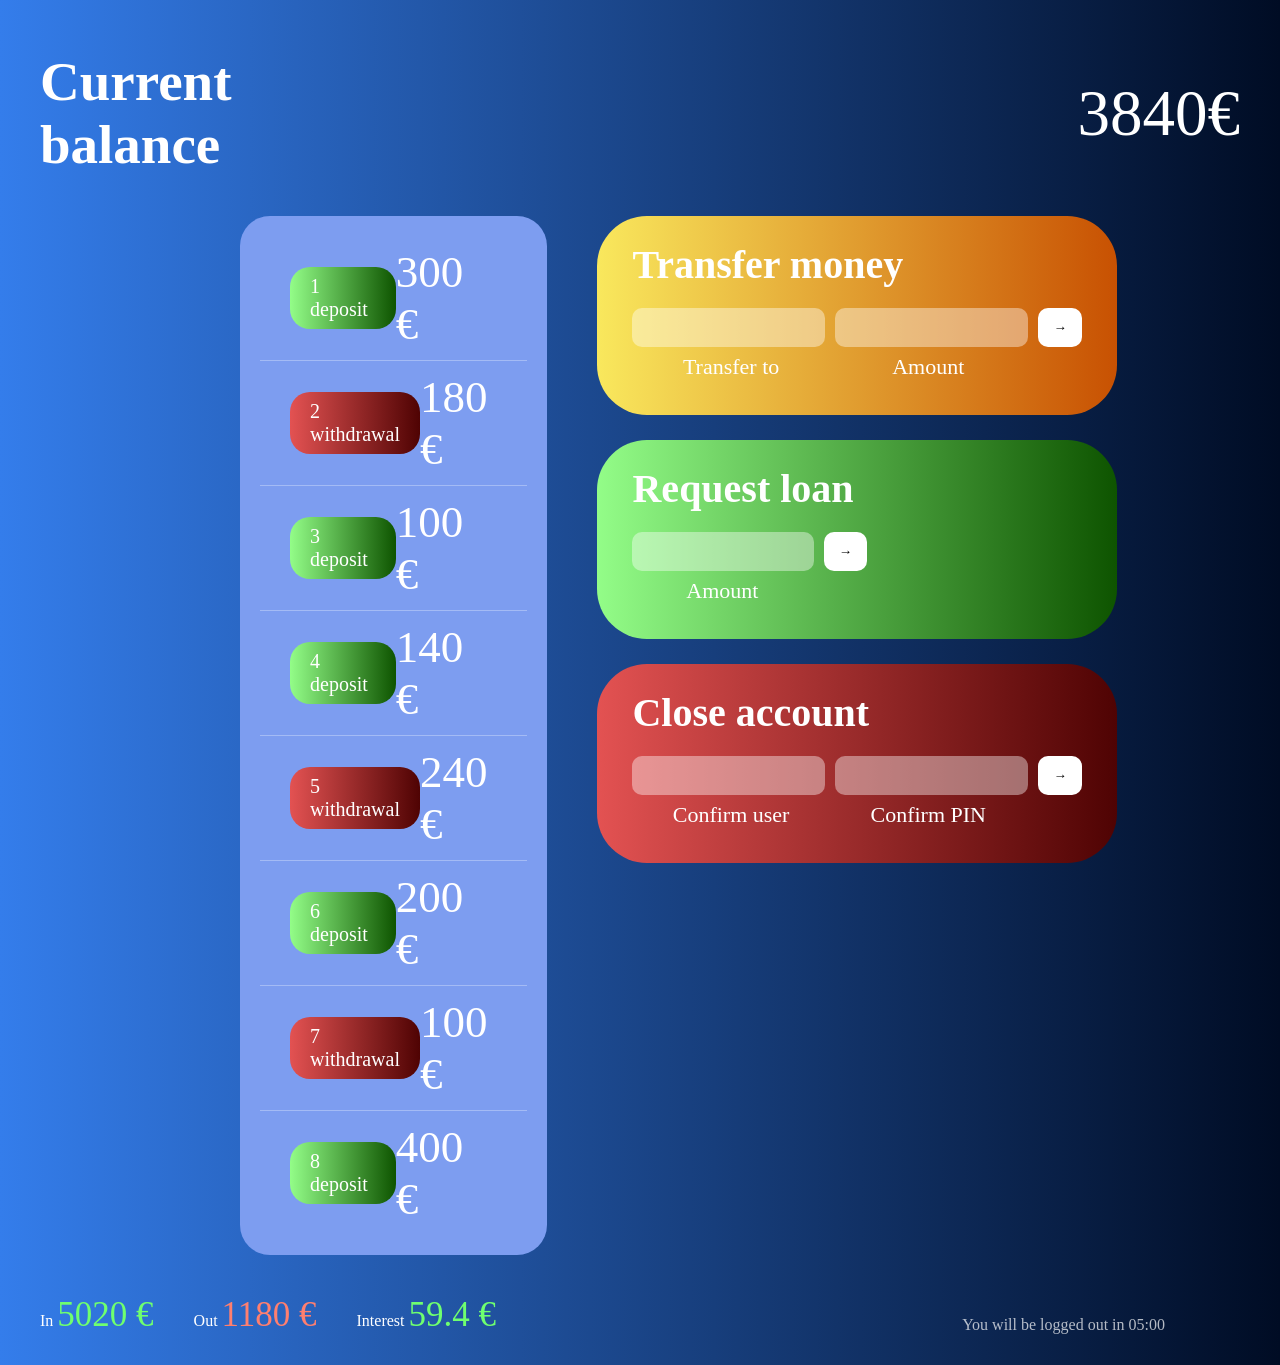
==== main.html @ 9f9cce6a "Initial commit" ====
<!doctype html>
<html lang="en">
  <head>
    <meta charset="UTF-8" />
    <meta name="viewport" content="width=device-width, initial-scale=1.0" />
    <title>MY WALLET</title>
    <link rel="stylesheet" href="main-style.css" />
  </head>

  <body>
    <div class="top">
      <h1>Current balance</h1>
      <div class="balance">3840€</div>
    </div>

    <div class="cont">
      <div class="transactions">
        <div class="row">
          <span class="tag deposit">1 deposit</span>
          <span class="amount">300 €</span>
        </div>
        <div class="row">
          <span class="tag reddd">2 withdrawal</span>
          <span class="amount">180 €</span>
        </div>
        <div class="row">
          <span class="tag deposit">3 deposit</span>
          <span class="amount">100 €</span>
        </div>
        <div class="row">
          <span class="tag deposit">4 deposit</span>
          <span class="amount">140 €</span>
        </div>
        <div class="row">
          <span class="tag reddd">5 withdrawal</span>
          <span class="amount">240 €</span>
        </div>
        <div class="row">
          <span class="tag deposit">6 deposit</span>
          <span class="amount">200 €</span>
        </div>
        <div class="row">
          <span class="tag reddd">7 withdrawal</span>
          <span class="amount">100 €</span>
        </div>
        <div class="row">
          <span class="tag deposit">8 deposit</span>
          <span class="amount">400 €</span>
        </div>
      </div>

      <div class="cards">
        <div class="card transfer">
          <h2>Transfer money</h2>

          <div class="inputs">
            <input type="text" class="transfer-to" placeholder="" />
            <input type="text" class="transfer-amount" placeholder="" />
            <button class="transfer-btn">→</button>
          </div>

          <div class="labels">
            <span>Transfer to</span>
            <span>Amount</span>
          </div>
        </div>

        <div class="card loan">
          <h2>Request loan</h2>

          <div class="inputs">
            <input type="text" placeholder="" />
            <button>→</button>
          </div>

          <div class="labels">
            <span>Amount</span>
          </div>
        </div>

        <div class="card close">
          <h2>Close account</h2>

          <div class="inputs">
            <input type="text" placeholder="" />
            <input type="text" placeholder="" />
            <button>→</button>
          </div>

          <div class="labels">
            <span>Confirm user</span>
            <span>Confirm PIN</span>
          </div>
        </div>
      </div>
    </div>

    <div class="bottom">
      <div>In <span class="green">5020 €</span></div>
      <div>Out <span class="red">1180 €</span></div>
      <div>Interest <span class="green">59.4 €</span></div>
      <p class="logout-timer">
        You will be logged out in <span class="timer">05:00</span>
      </p>
    </div>
  </body>
</html>
---- main-style.css ----
body {
  margin: 0;
  padding: 40px;
  font-family:
    "Book Antiqua", Palatino, "Palatino Linotype", "Palatino LT STD", Georgia,
    serif;

  background: linear-gradient(90deg, #347deb, #000c24);
  color: white;
}
.top {
  display: flex;
  justify-content: center;
  align-items: center;
  margin: 10px 0px 40px 50px;
}
.top h1 {
  font-size: 55px;
  margin: 0;
  margin-right: 800px;
  margin-left: -50px;
}
.top .balance {
  font-size: 65px;
}
.cont {
  display: flex;
  gap: 50px;
  margin: 10px 200px 100px 200px;
}
.transactions {
  background-color: #7d9df0;
  border-radius: 30px;
  padding: 20px;
  flex: 2;
}

.row {
  display: flex;
  justify-content: space-between;
  align-items: center;
  padding: 10px 10px;
  border-bottom: 1px solid rgba(255, 255, 255, 0.3);
}

.row:last-child {
  border-bottom: none;
}
.tag {
  padding: 8px 20px;
  border-radius: 20px;
  color: white;
  font-size: 20px;
  margin-left: 20px;
}
.reddd {
    background: linear-gradient(90deg, #e35252, #4f0303);

}
.deposit {
  background: linear-gradient(90deg, #93fd88, #0e5400);
}

.withdrawal {
  background: linear-gradient(90deg, #93fd88, #0e5400);
}

.amount {
  font-size: 45px;
  margin-right: 30px;
}
.cards {
  flex: 1;
  display: flex;
  flex-direction: column;
  gap: 25px;
}

.card {
  border-radius: 50px;
  padding: 35px;
  color: white;
}

.card h2 {
  margin: -10px 0 20px 0;
  font-size: 40px;
}

.card .inputs {
  display: flex;
  align-items: center;
  gap: 10px;
}

.card input {
  flex: 1;
  padding: 12px;
  border-radius: 10px;
  border: none;
  background-color: rgba(255, 255, 255, 0.4);
}

.card button {
  padding: 12px 15px;
  border-radius: 10px;
  border: none;
  background-color: white;
  cursor: pointer;
}

.labels {
  display: flex;
  justify-content: normal;
  margin-top: 5px;
}

.labels span {
  font-size: 22px;
  text-align: center;
  flex: 1;
  margin-top: 2px;
}

.transfer {
  background: linear-gradient(90deg, #f9e85d, #c85102);
}

.transfer .labels,
.close .labels {
  padding-right: 55px;
}
.loan .labels {
  width: 40%;
}

.loan {
  background: linear-gradient(90deg, #93fd88, #0e5400);
}
.loan .inputs input {
  flex: none;
  width: 35%;
}

.close {
  background: linear-gradient(90deg, #e35252, #4f0303);
}

.bottom {
 max-width: 1300px;
  margin: -60px auto -10px auto;
  display: flex;
  align-items: center;
  gap: 40px;
}

.bottom .green {
  color: #6fff6f;
  font-size: 35px;
}

.bottom .red {
  color: #ff7f6f;
  font-size: 35px;
}

.logout-timer {
  max-width: 1100px;   
  margin: 20px 75px 0 auto;
  color: rgba(255, 255, 255, 0.7);
  font-size: 16px;
}
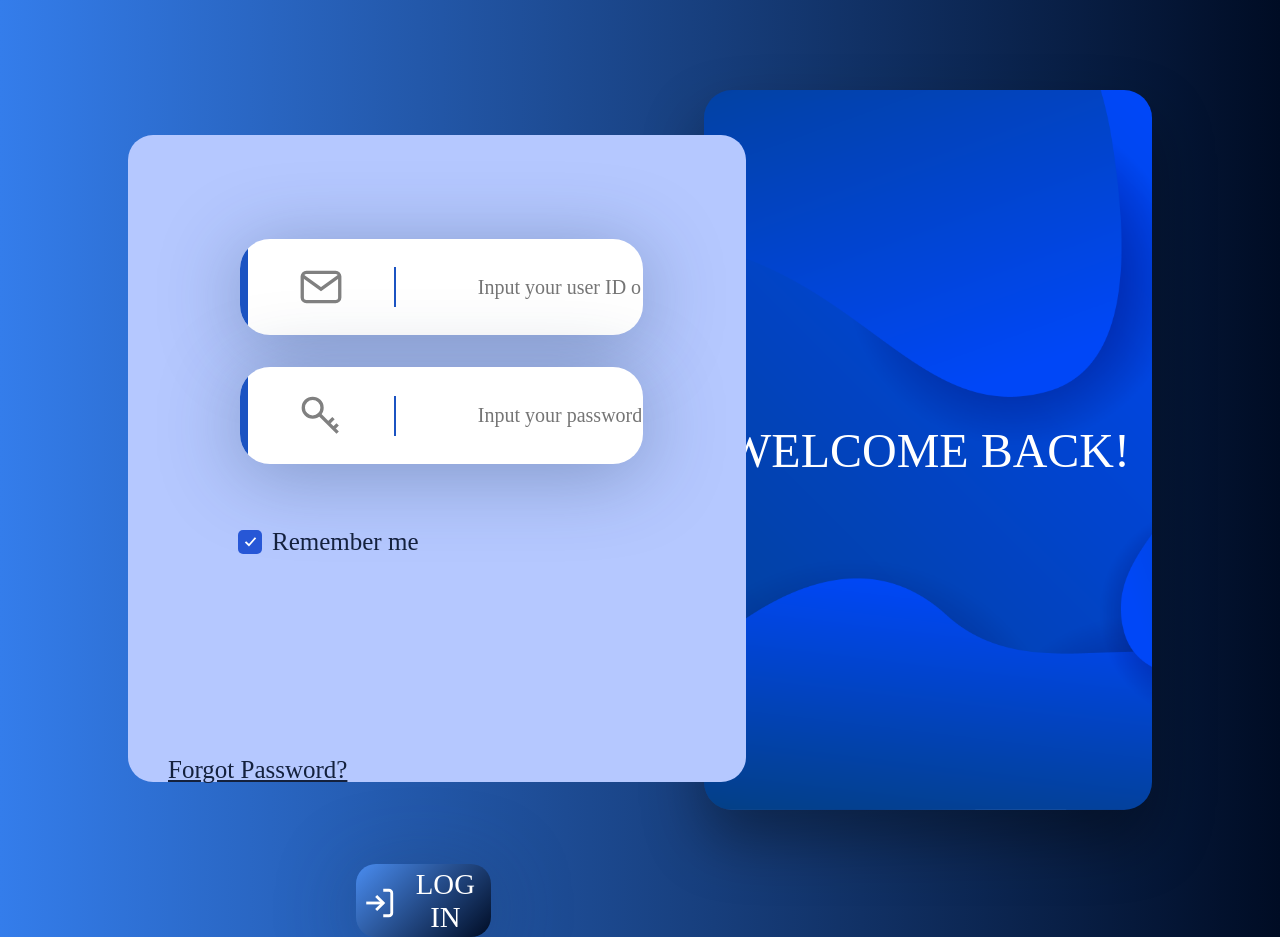
==== commit 27164ca4: "Update project" ====
--- a/main.html
+++ b/main.html
@@ -69,8 +69,8 @@
           <h2>Request loan</h2>
 
           <div class="inputs">
-            <input type="text" placeholder="" />
-            <button>→</button>
+            <input type="text" class="loan-amount" placeholder="" />
+            <button class="loan-btn">→</button>
           </div>
 
           <div class="labels">
@@ -82,9 +82,9 @@
           <h2>Close account</h2>
 
           <div class="inputs">
-            <input type="text" placeholder="" />
-            <input type="text" placeholder="" />
-            <button>→</button>
+            <input type="text" class="close-user" placeholder="" />
+            <input type="password" class="close-pin" placeholder="" />
+            <button class="close-pin">→</button>
           </div>
 
           <div class="labels">
@@ -103,5 +103,8 @@
         You will be logged out in <span class="timer">05:00</span>
       </p>
     </div>
+
+    <script src="data.js"></script>
+    <script src="main.js"></script>
   </body>
 </html>
